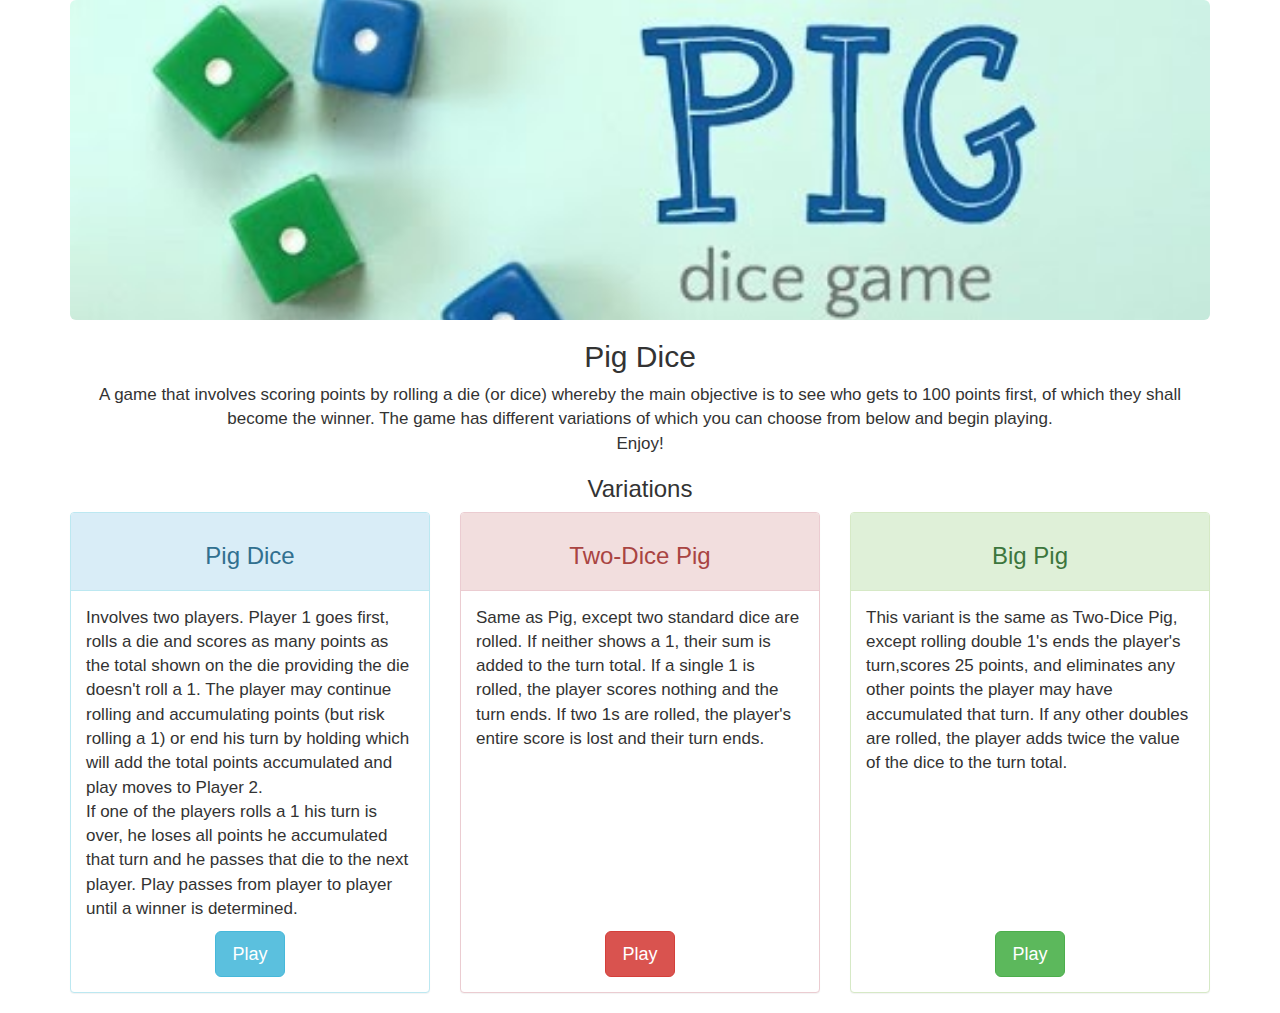
==== index.html @ 8d6879ea "HTML for Home Page added" ====
<!DOCTYPE html>
<html lang="en" dir="ltr">
  <head>
    <meta charset="utf-8">
    <meta charset="utf-8">
    <link href="css/bootstrap.css" rel="stylesheet" type="text/css">
    <link rel="stylesheet" href="https://maxcdn.bootstrapcdn.com/bootstrap/3.3.7/css/bootstrap.min.css" integrity="sha384-BVYiiSIFeK1dGmJRAkycuHAHRg32OmUcww7on3RYdg4Va+PmSTsz/K68vbdEjh4u" crossorigin="anonymous">
    <link href="css/homestyle.css" rel="stylesheet" type="text/css">
    <script  src="https://code.jquery.com/jquery-3.3.1.js" ></script>
    <script src= "js/home.js"></script>

    <title>Pig Dice</title>
  </head>
  <body>
    <div class="container">
      <div class="jumbotron">

    </div>
    <div class="text-center">
    <h2>Pig Dice</h2>
    <p >A game that involves scoring points by rolling a die (or dice) whereby the main objective is to see who gets to 100 points first, of which they shall become the winner. The game has different variations of which you can choose from below and begin playing.<br>Enjoy!</p>

    <h3>Variations</h4>
    </div>
    <div class="row">

      <div class="col-md-4">
        <div class="panel panel-info">
          <div class="panel-heading">
        <h3 class="text-center">Pig Dice</h3>
      </div>
      <div class="panel-body">
        <p>Involves two players. Player 1 goes first, rolls a die and scores as many points as the total shown on the die providing the die doesn't roll a 1. The player may continue rolling and accumulating points (but risk rolling a 1) or end his turn by holding which will add the total points accumulated and play moves to Player 2.<br>
          If one of the players rolls a 1 his turn is over, he loses all points he accumulated that turn and he passes that die to the next player. Play passes from player to player until a winner is determined. </p>
          <div class="text-center">
            <a href="onedice.html" class="btn btn-info btn-lg" >Play</a>
          </div>
        </div>
    </div>
    </div>
      <div class="col-md-4">
        <div class="panel panel-danger">
          <div class="panel-heading">
        <h3 class="text-center">Two-Dice Pig</h3>
      </div>
      <div class="panel-body">
        <p>Same as Pig, except two standard dice are rolled. If neither shows a 1, their sum is added to the turn total. If a single 1 is rolled, the player scores nothing and the turn ends. If two 1s are rolled, the player's entire score is lost and their turn ends.<br><br><br><br><br><br><br><br></p>
        <div class="text-center">
          <a href="twodice.html" class="btn btn-danger btn-lg">Play</a>
        </div>
      </div>
    </div>
    </div>

      <div class="col-md-4">
        <div class="panel panel-success">
          <div class="panel-heading">
        <h3 class="text-center">Big Pig</h3>
      </div>
      <div class="panel-body">
        <p>This variant is the same as Two-Dice Pig, except rolling double 1's ends the player's turn,scores 25 points, and eliminates any other points the player may have accumulated that turn. If any other doubles are rolled, the player adds twice the value of the dice to the turn total.<br><br><br><br><br><br><br></p>
        <div class="text-center">
          <a href="bigpig.html" class="btn btn-success btn-lg">Play</a>
        </div>
      </div>
    </div>
    </div>
    </div>
  </body>
</html>
---- css/homestyle.css ----
.jumbotron {
    margin-bottom: 0px;
    height:320px;
    background-image: url(../img/pig.jpg);
    background-position: 0% 50%;

    background-size: cover;
    background-repeat: no-repeat;
    color: yellow;
    text-shadow: black 0.9em 0.9em 0.9em;
}
p{
  font-size: 17px;
}
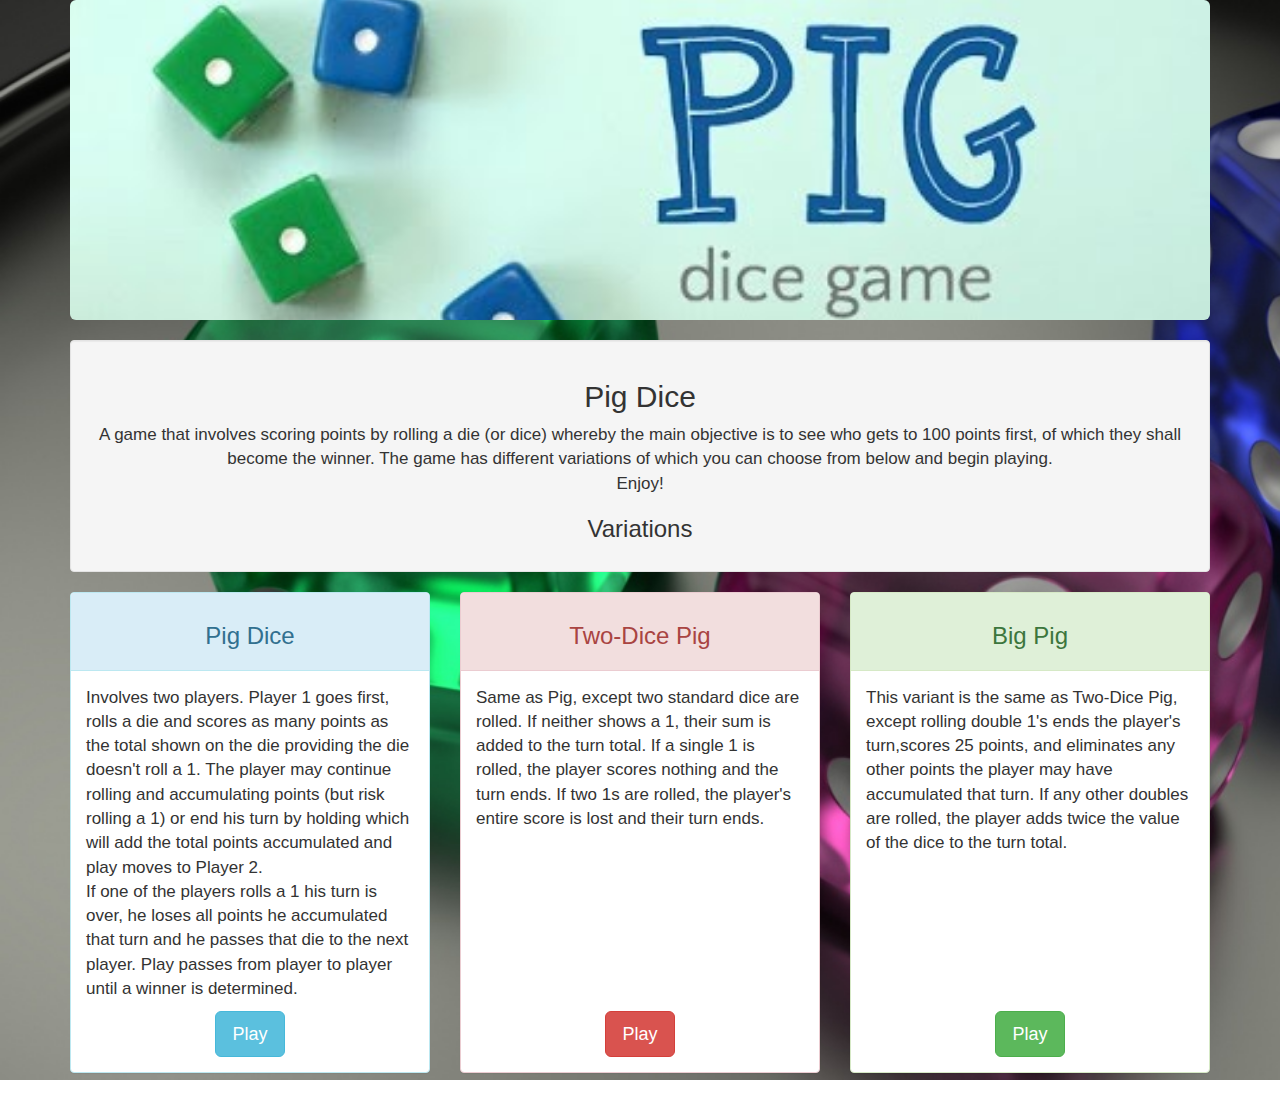
==== commit ebb92fd7: "Home Page Bootstrap updated with Wells,Jumbotrons and Panels" ====
--- a/index.html
+++ b/index.html
@@ -14,13 +14,15 @@
   <body>
     <div class="container">
       <div class="jumbotron">
-
     </div>
+    <br>
+    <div class="well" id="well1">
     <div class="text-center">
     <h2>Pig Dice</h2>
     <p >A game that involves scoring points by rolling a die (or dice) whereby the main objective is to see who gets to 100 points first, of which they shall become the winner. The game has different variations of which you can choose from below and begin playing.<br>Enjoy!</p>
 
     <h3>Variations</h4>
+    </div>
     </div>
     <div class="row">
 
@@ -37,6 +39,8 @@
           </div>
         </div>
     </div>
+
+
     </div>
       <div class="col-md-4">
         <div class="panel panel-danger">
--- a/css/homestyle.css
+++ b/css/homestyle.css
@@ -12,3 +12,15 @@
 p{
   font-size: 17px;
 }
+body,html{
+  height:120%;
+}
+body{
+  background-image: url("../img/coloured.jpg");
+  background-position: 0% 48%;
+  height:100%;
+
+  background-size: cover;
+  background-repeat: no-repeat;
+
+}
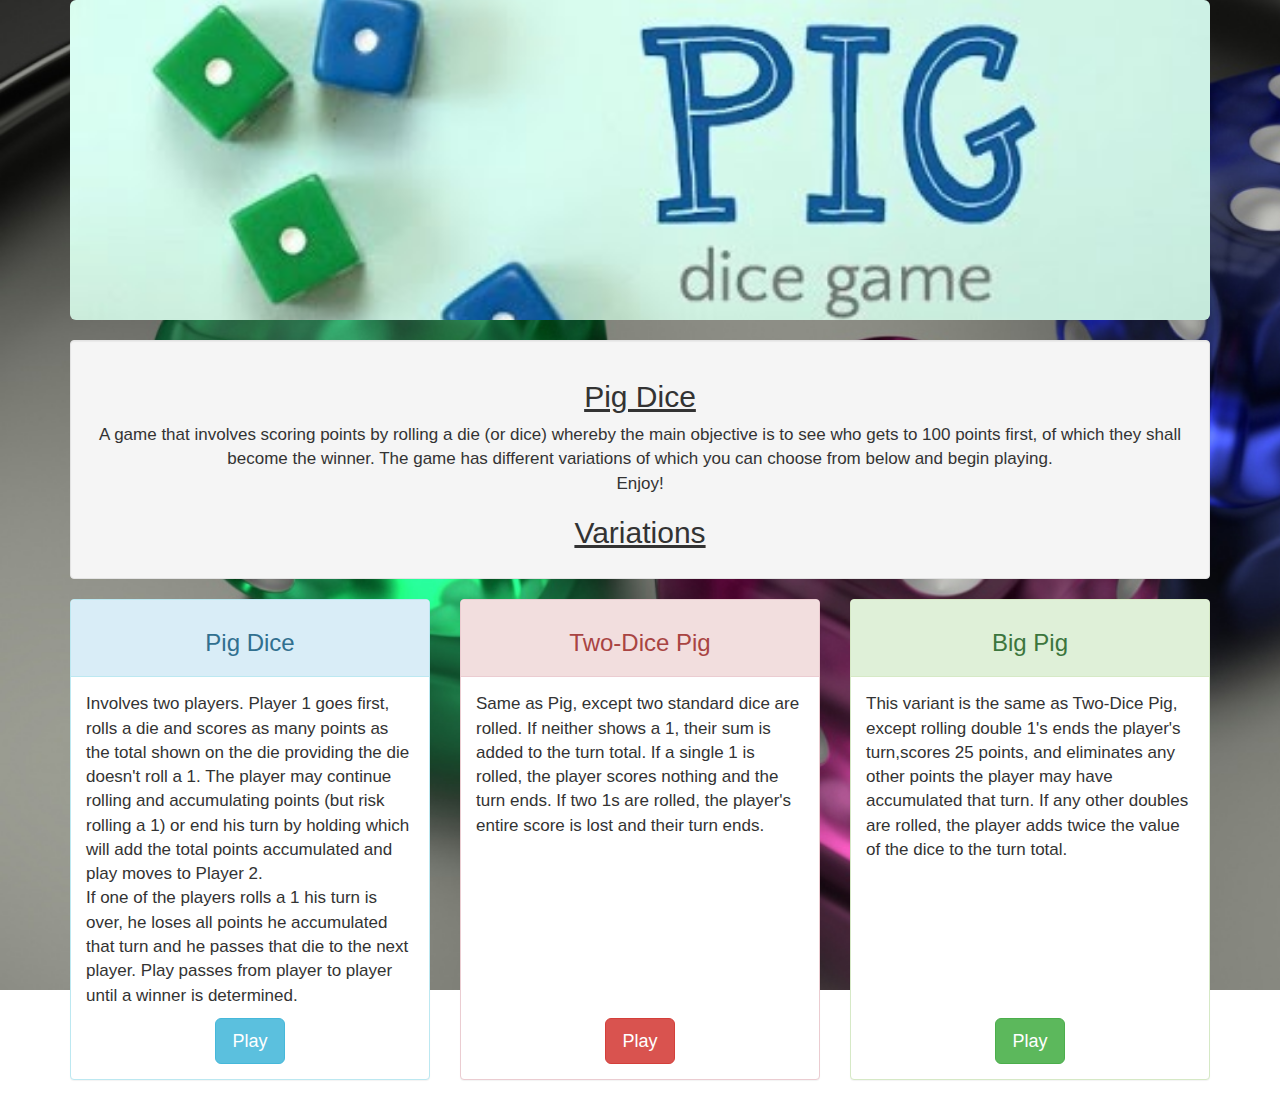
==== commit a0a81d21: "Final changes made and proper indentation made" ====
--- a/index.html
+++ b/index.html
@@ -3,6 +3,7 @@
   <head>
     <meta charset="utf-8">
     <meta charset="utf-8">
+    <link rel="icon" type="image/jpg" href="img/favicon.jpg">
     <link href="css/bootstrap.css" rel="stylesheet" type="text/css">
     <link rel="stylesheet" href="https://maxcdn.bootstrapcdn.com/bootstrap/3.3.7/css/bootstrap.min.css" integrity="sha384-BVYiiSIFeK1dGmJRAkycuHAHRg32OmUcww7on3RYdg4Va+PmSTsz/K68vbdEjh4u" crossorigin="anonymous">
     <link href="css/homestyle.css" rel="stylesheet" type="text/css">
@@ -14,61 +15,61 @@
   <body>
     <div class="container">
       <div class="jumbotron">
+      </div>
+      <br>
+
+    <div class="well" id="well1">
+      <div class="text-center">
+        <h2>Pig Dice</h2>
+        <p >A game that involves scoring points by rolling a die (or dice) whereby the main objective is to see who gets to 100 points first, of which they shall become the winner. The game has different variations of which you can choose from below and begin playing.<br>Enjoy!</p>
+
+    <h2>Variations</h2>
+      </div>
     </div>
-    <br>
-    <div class="well" id="well1">
-    <div class="text-center">
-    <h2>Pig Dice</h2>
-    <p >A game that involves scoring points by rolling a die (or dice) whereby the main objective is to see who gets to 100 points first, of which they shall become the winner. The game has different variations of which you can choose from below and begin playing.<br>Enjoy!</p>
 
-    <h3>Variations</h4>
-    </div>
-    </div>
     <div class="row">
-
       <div class="col-md-4">
         <div class="panel panel-info">
           <div class="panel-heading">
-        <h3 class="text-center">Pig Dice</h3>
+            <h3 class="text-center">Pig Dice</h3>
+          </div>
+          <div class="panel-body">
+            <p>Involves two players. Player 1 goes first, rolls a die and scores as many points as the total shown on the die providing the die doesn't roll a 1. The player may continue rolling and accumulating points (but risk rolling a 1) or end his turn by holding which will add the total points accumulated and play moves to Player 2.<br>
+              If one of the players rolls a 1 his turn is over, he loses all points he accumulated that turn and he passes that die to the next player. Play passes from player to player until a winner is determined. </p>
+              <div class="text-center">
+                <a href="onedice.html" class="btn btn-info btn-lg" >Play</a>
+              </div>
+        </div>
       </div>
-      <div class="panel-body">
-        <p>Involves two players. Player 1 goes first, rolls a die and scores as many points as the total shown on the die providing the die doesn't roll a 1. The player may continue rolling and accumulating points (but risk rolling a 1) or end his turn by holding which will add the total points accumulated and play moves to Player 2.<br>
-          If one of the players rolls a 1 his turn is over, he loses all points he accumulated that turn and he passes that die to the next player. Play passes from player to player until a winner is determined. </p>
-          <div class="text-center">
-            <a href="onedice.html" class="btn btn-info btn-lg" >Play</a>
-          </div>
-        </div>
     </div>
 
-
-    </div>
       <div class="col-md-4">
         <div class="panel panel-danger">
           <div class="panel-heading">
-        <h3 class="text-center">Two-Dice Pig</h3>
-      </div>
-      <div class="panel-body">
-        <p>Same as Pig, except two standard dice are rolled. If neither shows a 1, their sum is added to the turn total. If a single 1 is rolled, the player scores nothing and the turn ends. If two 1s are rolled, the player's entire score is lost and their turn ends.<br><br><br><br><br><br><br><br></p>
-        <div class="text-center">
-          <a href="twodice.html" class="btn btn-danger btn-lg">Play</a>
+            <h3 class="text-center">Two-Dice Pig</h3>
+          </div>
+          <div class="panel-body">
+            <p>Same as Pig, except two standard dice are rolled. If neither shows a 1, their sum is added to the turn total. If a single 1 is rolled, the player scores nothing and the turn ends. If two 1s are rolled, the player's entire score is lost and their turn ends.<br><br><br><br><br><br><br><br></p>
+            <div class="text-center">
+              <a href="twodice.html" class="btn btn-danger btn-lg">Play</a>
+            </div>
+          </div>
         </div>
       </div>
-    </div>
-    </div>
 
       <div class="col-md-4">
         <div class="panel panel-success">
           <div class="panel-heading">
-        <h3 class="text-center">Big Pig</h3>
-      </div>
-      <div class="panel-body">
-        <p>This variant is the same as Two-Dice Pig, except rolling double 1's ends the player's turn,scores 25 points, and eliminates any other points the player may have accumulated that turn. If any other doubles are rolled, the player adds twice the value of the dice to the turn total.<br><br><br><br><br><br><br></p>
-        <div class="text-center">
-          <a href="bigpig.html" class="btn btn-success btn-lg">Play</a>
+            <h3 class="text-center">Big Pig</h3>
+          </div>
+          <div class="panel-body">
+            <p>This variant is the same as Two-Dice Pig, except rolling double 1's ends the player's turn,scores 25 points, and eliminates any other points the player may have accumulated that turn. If any other doubles are rolled, the player adds twice the value of the dice to the turn total.<br><br><br><br><br><br><br></p>
+            <div class="text-center">
+              <a href="bigpig.html" class="btn btn-success btn-lg">Play</a>
+            </div>
+          </div>
         </div>
       </div>
     </div>
-    </div>
-    </div>
   </body>
 </html>
--- a/css/homestyle.css
+++ b/css/homestyle.css
@@ -13,7 +13,7 @@
   font-size: 17px;
 }
 body,html{
-  height:120%;
+  height:110%;
 }
 body{
   background-image: url("../img/coloured.jpg");
@@ -24,3 +24,6 @@
   background-repeat: no-repeat;
 
 }
+h2{
+  text-decoration: underline;
+}
